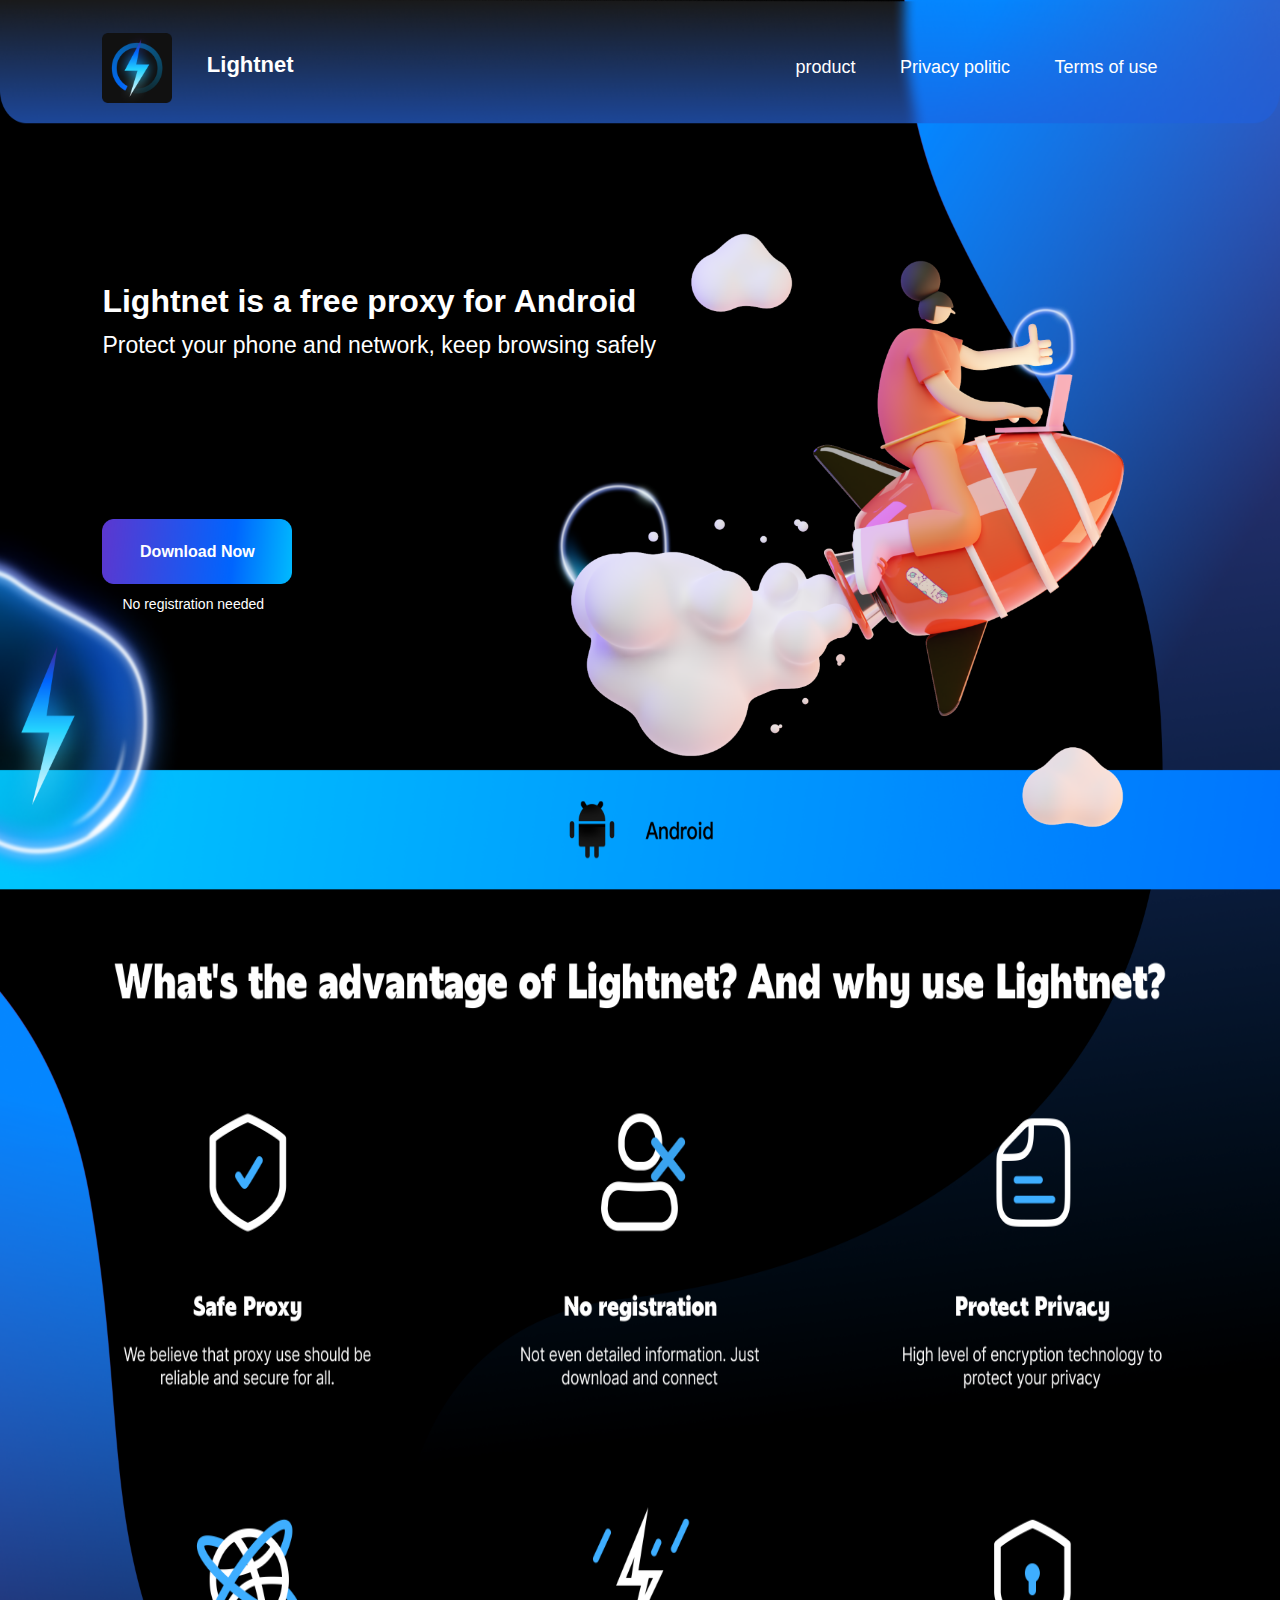
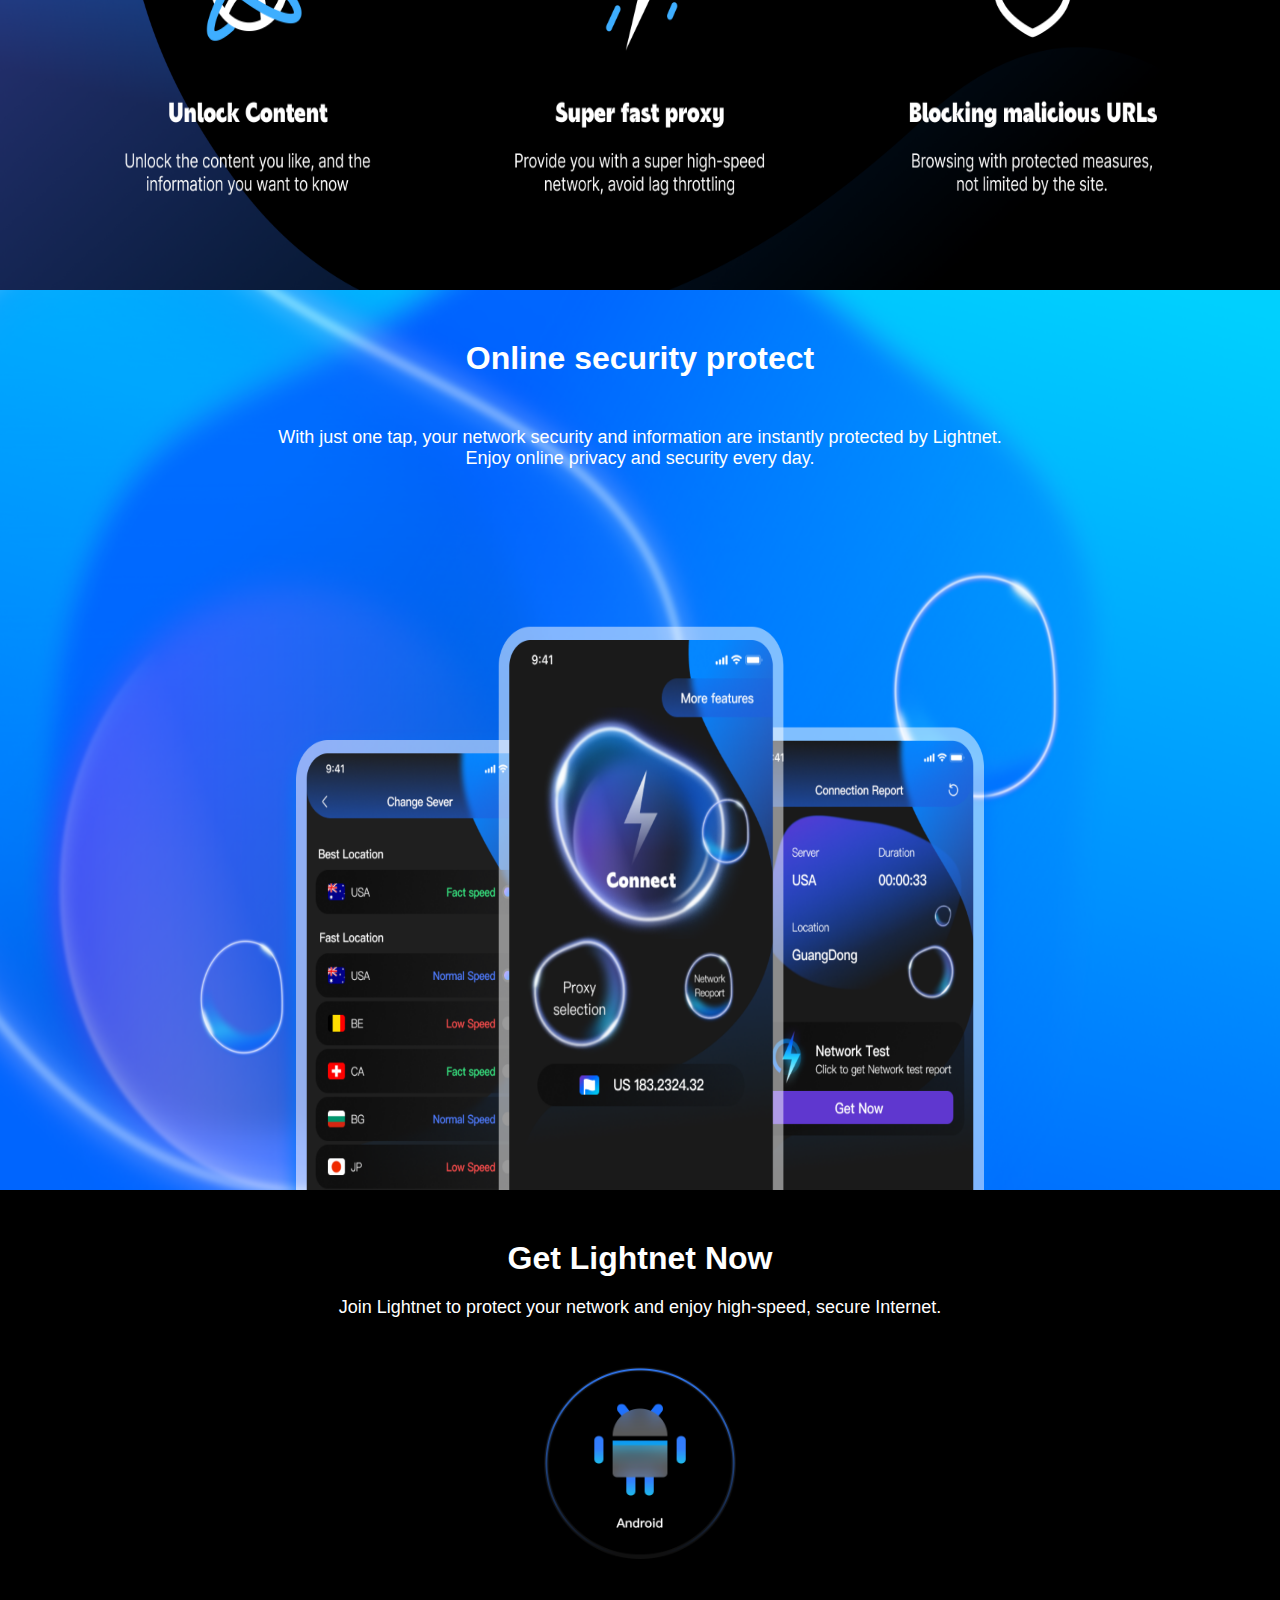
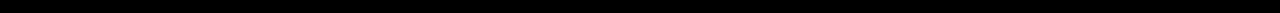
==== index.html @ 6b9ce356 "Add files via upload" ====
<!DOCTYPE html>
<html>

<head>
    <title>Lightnet</title>
    <meta charset="utf-8">
    <meta http-equiv="X-UA-Compatible" content="IE=edge,chrome=1">
    <meta name="viewport" content="width=device-width, initial-scale=1, maximum-scale=1, user-scalable=no">
    <link rel="icon" type="image/x-icon" href="img/logo_rc_96.png">
    <link type="text/css" rel="stylesheet" href="index.css" />
</head>

<body class="main">
    <div class="header">
        <div class="headerleft">
            <img src="./img/logo_rc_96.png">
            <span>Lightnet</span>
        </div>
        <div class="headerright">
            <a>product</a>
            <a href="./privacy.html">Privacy politic</a>
            <a href="./term.html">Terms of use</a>
        </div>
    </div>
    <div class="content1">
        <div class="con1top">
            <h1>Lightnet is a free proxy for Android</h1>
            <p>Protect your phone and network, keep browsing safely</p>
        </div>
        <div class="con1bot">
            <p><a>Download Now</a></p>
            <span>No registration needed</span>
        </div>
    </div>
    <div class="content2">
        <div class="con2img">
            <img src="./img/4-lightnet.png">
        </div>
    </div>
    <div class="content3">
        <div>
            <h1>Online security protect</h1>
            <p>With just one tap, your network security and information are instantly protected by Lightnet.</p>
            <p>Enjoy online privacy and security every day.</p>
        </div>
    </div>
    <div class="content4">
        <h1>Get Lightnet Now</h1>
        <p>Join Lightnet to protect your network and enjoy high-speed, secure Internet.</p>
        <div>
            <img src="./img/Group 18.png">
        </div>
    </div>
</body>
</html>
---- index.css ----
@charset "utf-8";
    /* CSS Document */
    
    * {
        margin: 0;
        padding: 0;
    }
    
    html,
    body {
        /* font-size: 62.5%; */
        color: #000;
        font-family: Helvetica Neue, PingFang SC, Microsoft YaHei, Helvetica, Arial, sans-serif;
        height: 100%;
        /* overflow: hidden; */
    }
	
    a {
        text-decoration: none;
		color: #000;
    }
    
    a:hover {
        text-decoration: underline;
    }
    
    ul,
    li {
        list-style: none;
    }
    
    .main{
        background: url("./img/background.png") 0 0 no-repeat;
        background-size: 100% 210%;
        background-color: black;
        color: white;
    }

    .header {
        height: 15%;
		padding: 0 8%;
        display: flex;
        justify-content: space-between;
        align-items: center
    }
    .headerleft img{
        width: 70px;
        vertical-align: middle;
    }
    .headerleft span{
        font-weight: bold;
        font-size: 22px;
        padding-left: 30px;
    }
    .headerright a{
        color: white;
        font-size: 18px;
        margin: 0 20px;
    }

    .content1{
        box-sizing: border-box;
        height: 85%;
        display: flex;
        flex-direction: column;
        justify-content: space-evenly;
        padding: 0 8%;
        padding-bottom: 10%;
        background: url("./img/banner_figure.png") right no-repeat,url("./img/3-android.png") bottom no-repeat;
        background-size: auto 90%,100% 50%;
    }
    .con1top p{
        font-size: 23px;
        line-height: 50px;
    }
    .con1bot a{
        text-align: center;
        width: 190px;
        line-height: 65px;
        font-weight: bold;
        display: block;
        color: white;
        height: 65px;
        background: url("./img/download_background.png") 0 0 no-repeat;
        background-size: 100% 100%;
    }
    .con1bot span{
        font-size: 14px;
        padding-left: 20px;
        line-height: 40px;
    }

    .content2{
        height: 110%;
    }
    .con2img{
        height: calc( 100% - 100px);
        padding: 50px 8%;
    }
    .con2img img{
        width: 100%;
        height: 100%;
    }

    .content3{
        width: 100%;
        height: 100%;
    }
    .content3 div{
        height: 100%;
        text-align: center;
        background: url("./img/onlien_protect.png") 0 0 no-repeat;
        background-size: 100% 100%;
    }
    .content3 h1{
        padding: 50px 0px;
    }
    .content3 p{
        font-size: 18px;
    }
	
    .content4{
        padding: 50px 0px;
        text-align: center;
    }
    .content4 p {
        font-size: 18px;
        line-height: 60px;
        padding-bottom: 30px;
    }
    .content4 div{
        margin: auto;
        width: 15%;
    }
    .content4 img{
        width: 100%;
    }

    /* body.privacy-body {
        overflow: auto;
		background: url(img/img_phone.png);
		background-repeat: no-repeat;
		background-position: center;
		background-size: cover;
    }
     */
    .privacy {
        padding: 3rem 3rem;
        color: #000;
    }
    
    .privacy h1 {
        text-align: center;
        font-size: 2rem;
        line-height: 3rem;
        margin-bottom: 2rem;
    }
    
    .privacy p {
        font-size: 1.1rem;
        line-height: 2rem;
        margin-top: 1rem;
    }
    
    .privacy li {
        margin-top: 2rem;
    }
    
    .privacy h3 {
        font-size: 2.4rem;
        line-height: 3rem;
        margin: 3rem 0 1rem;
    }
    
    .privacy h4 {
        font-size: 1.5rem;
        line-height: 2rem;
        margin: 2rem 0 1rem;
    }
    
    .privacy a {
        color: #000;
        font-weight: bold;
        text-decoration: underline;
    }
    
    .privacy a:hover {
        text-decoration: none;
    }
	.privacy .bold{
		font-weight: bold;
	}
	/* @media screen and (max-width: 1680px){
	  .contact{
		  margin-left: -300px;
	  }
	} */
	@media screen and (max-width: 960px){
		.privacy {
		    padding: 1rem 2rem;
		    color: #000;
		}
		.privacy h1 {
		    font-size: 2rem;
		    line-height: 3rem;
		}
		.privacy p {
		    font-size: 1rem;
		    line-height: 2rem;
		    margin-top: 1rem;
		}
	}
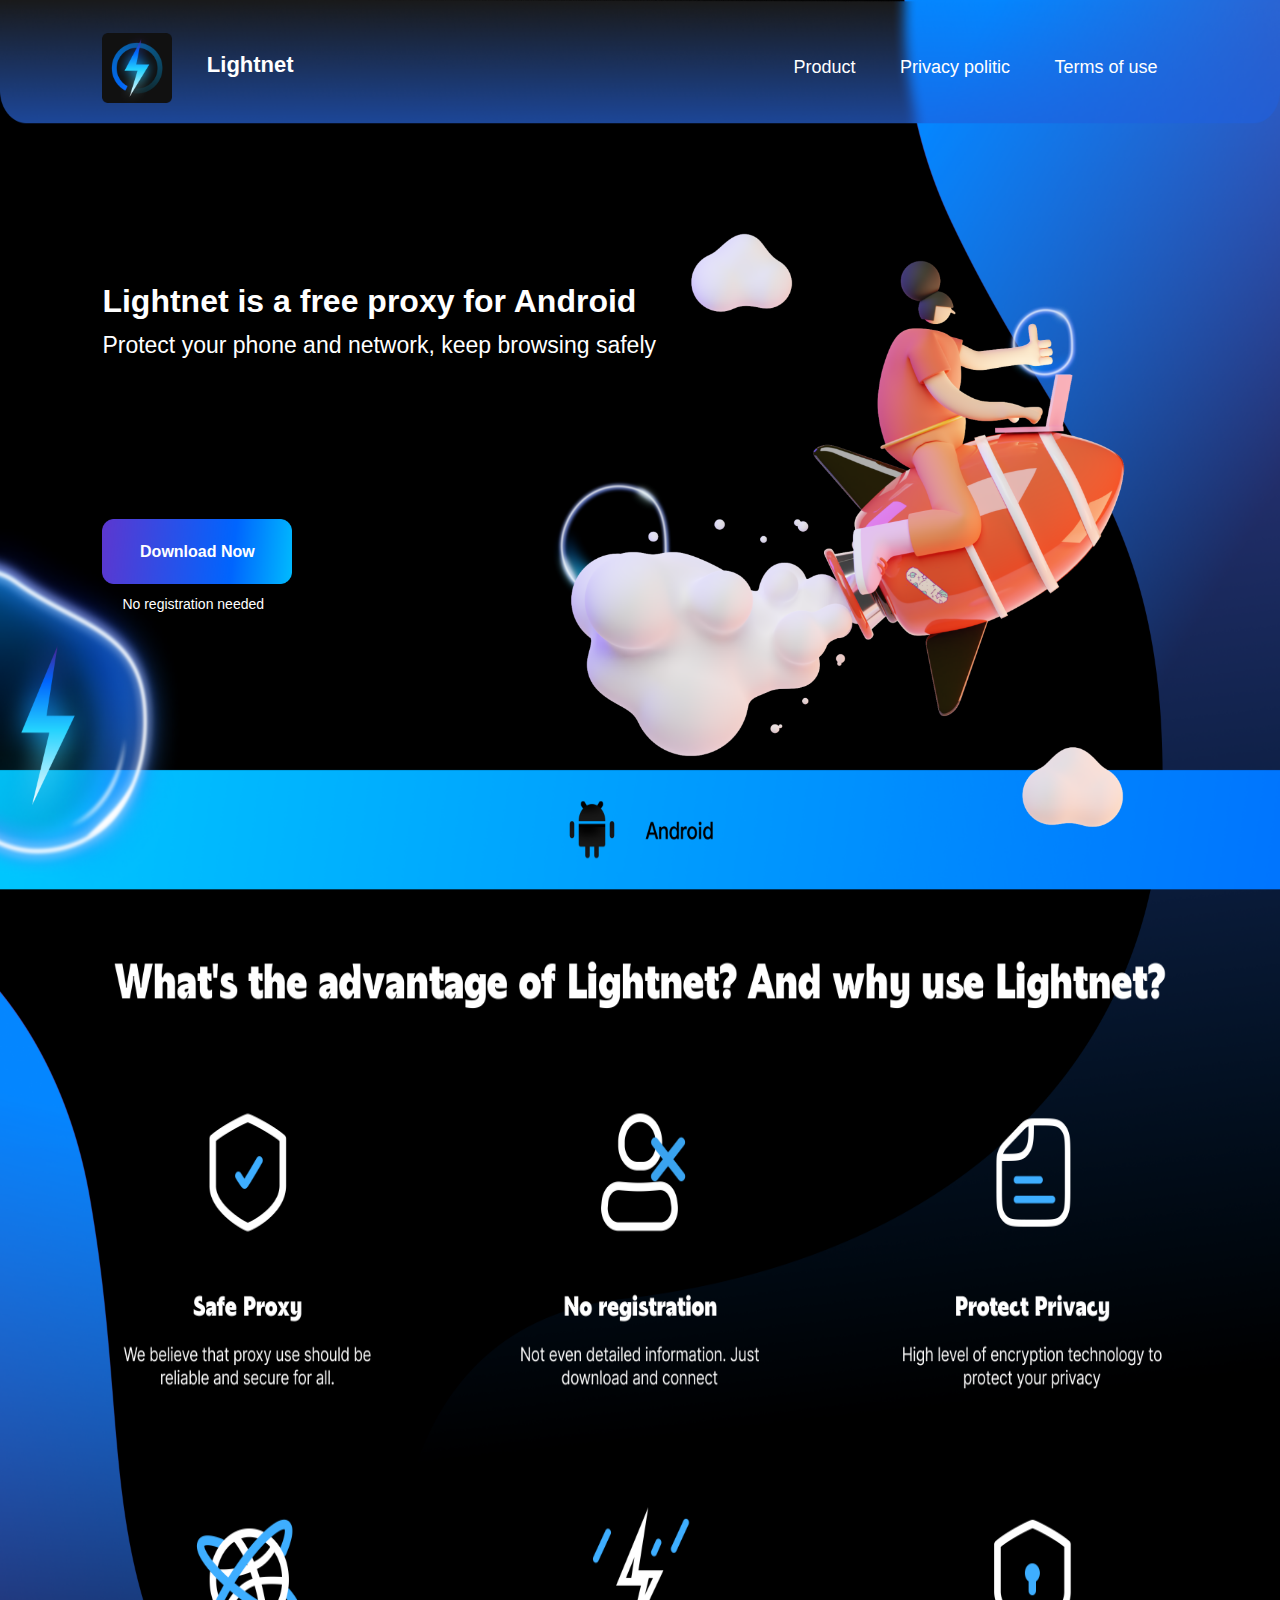
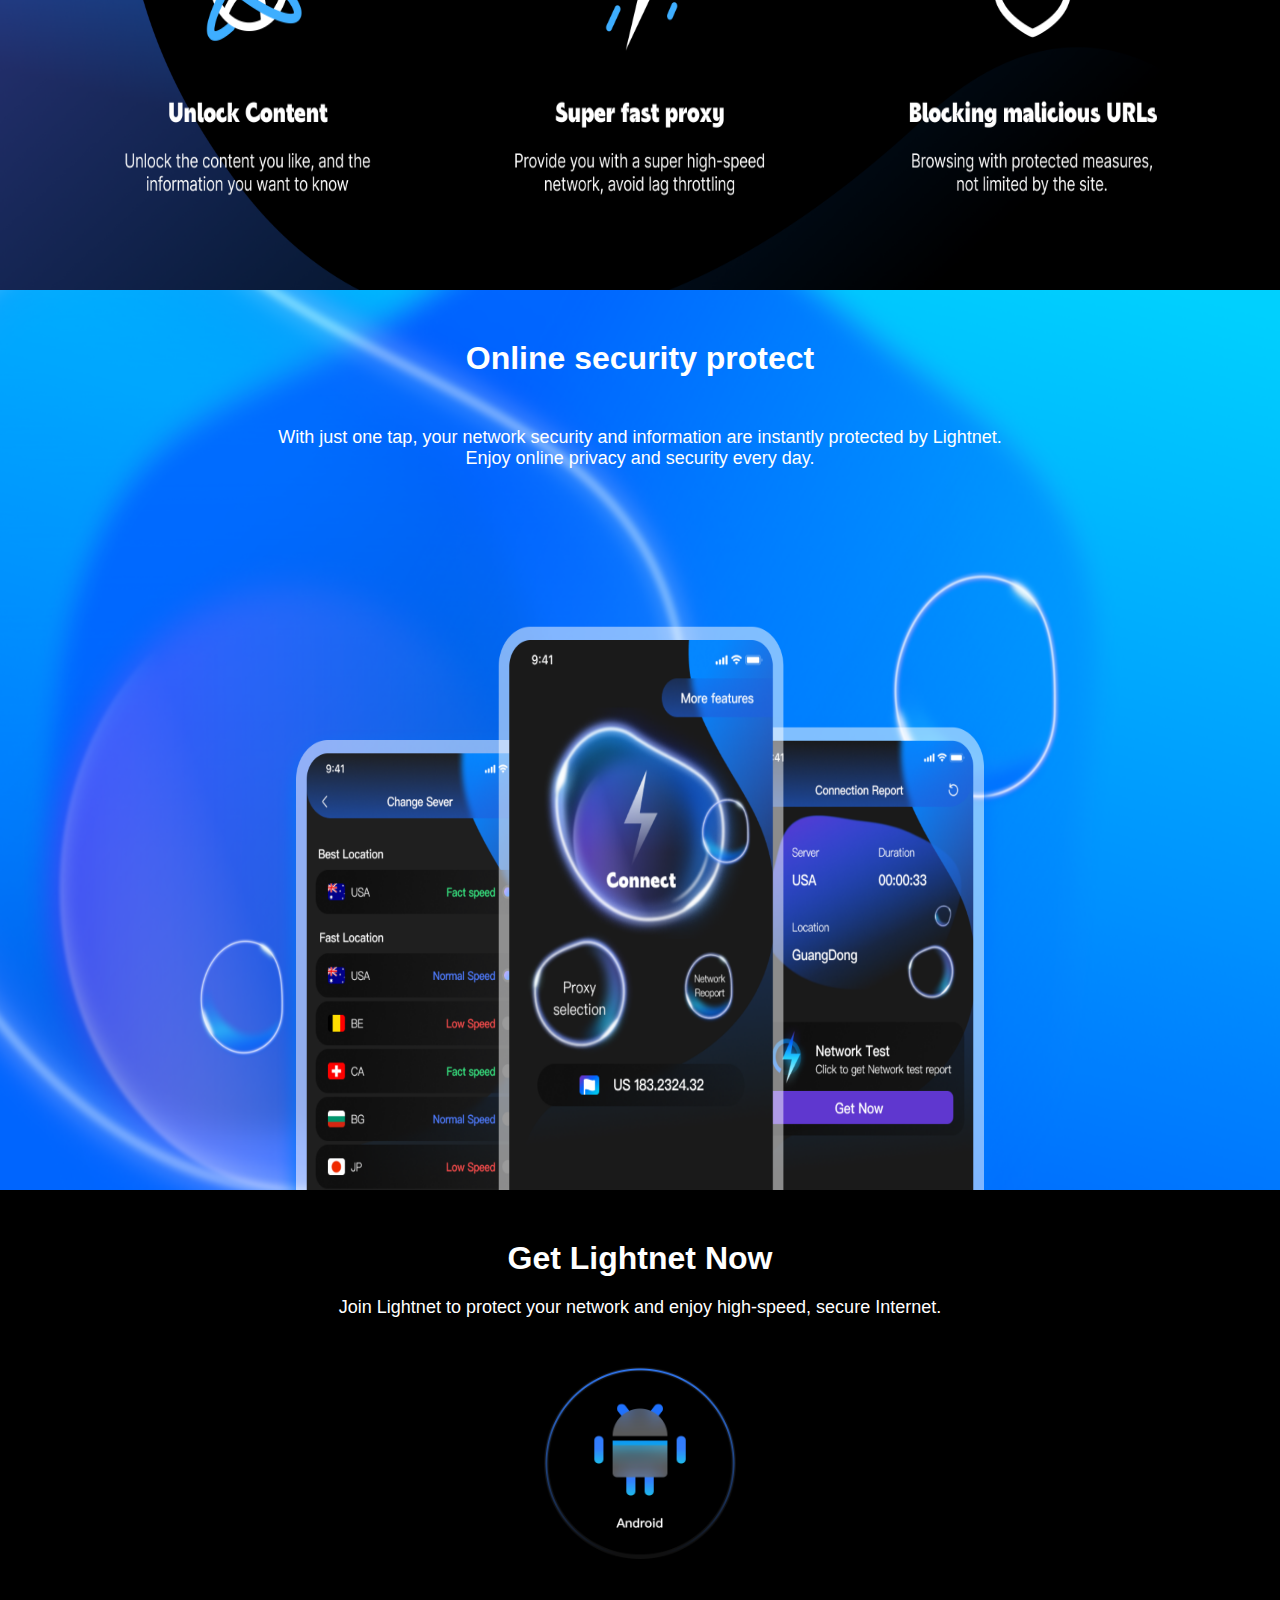
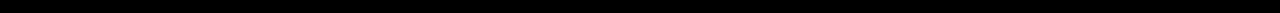
==== commit 10f3bbfb: "Update index.html" ====
--- a/index.html
+++ b/index.html
@@ -17,7 +17,7 @@
             <span>Lightnet</span>
         </div>
         <div class="headerright">
-            <a>product</a>
+            <a>Product</a>
             <a href="./privacy.html">Privacy politic</a>
             <a href="./term.html">Terms of use</a>
         </div>
@@ -52,4 +52,4 @@
         </div>
     </div>
 </body>
-</html>+</html>
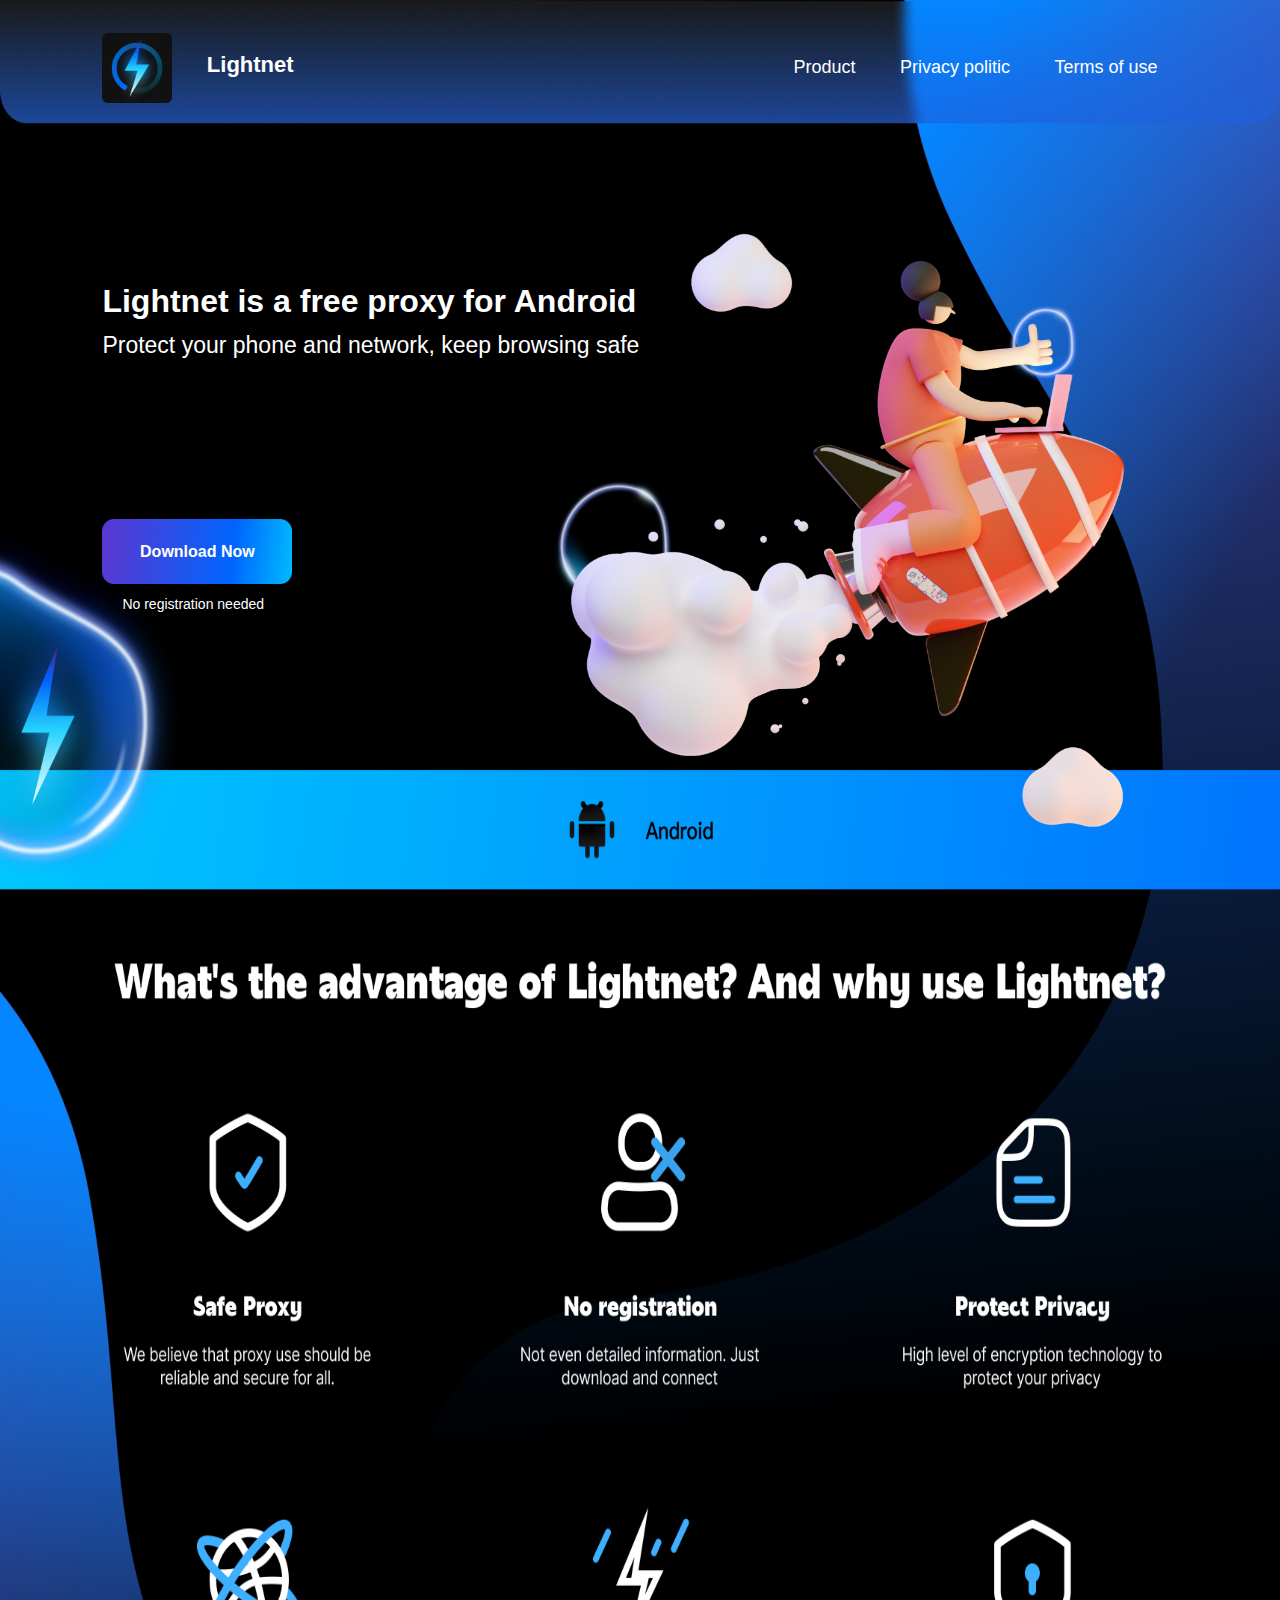
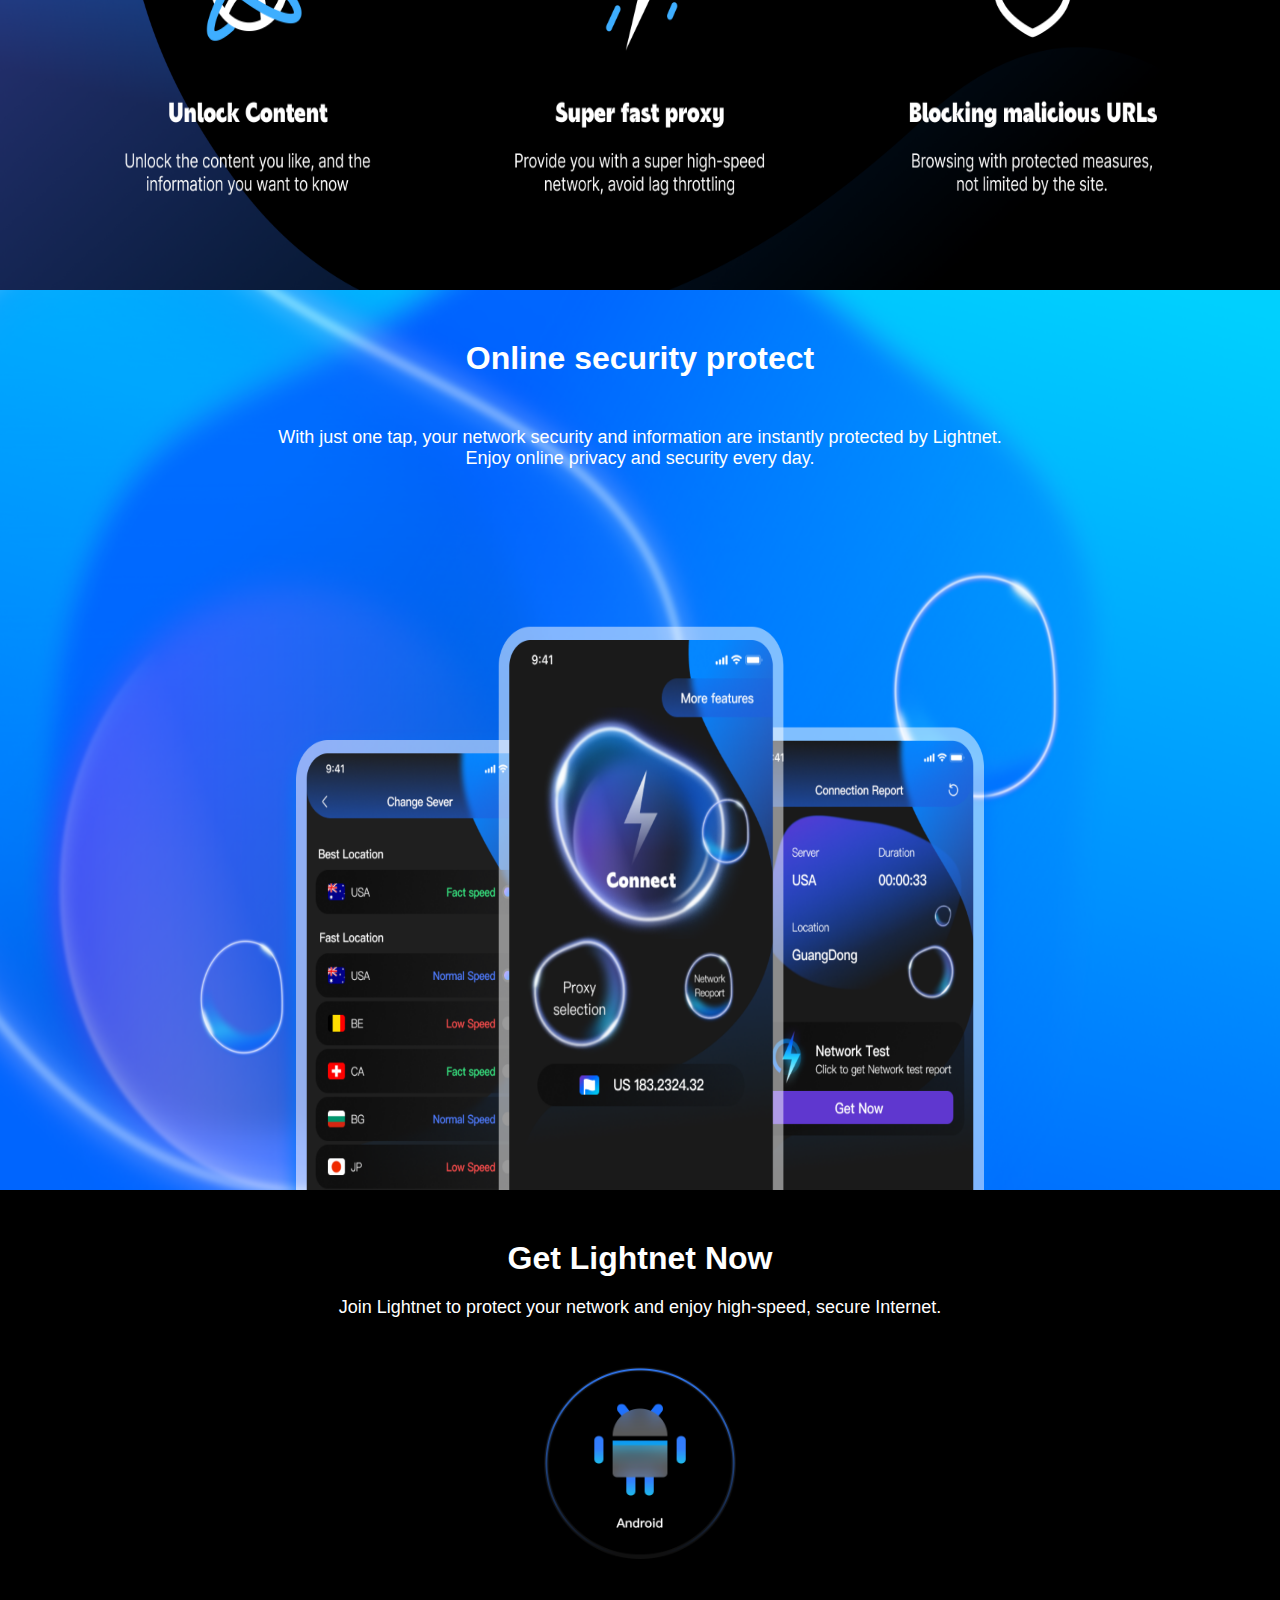
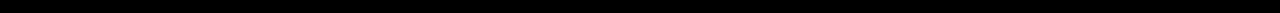
==== commit bb2f5fae: "Update index.html" ====
--- a/index.html
+++ b/index.html
@@ -25,7 +25,7 @@
     <div class="content1">
         <div class="con1top">
             <h1>Lightnet is a free proxy for Android</h1>
-            <p>Protect your phone and network, keep browsing safely</p>
+            <p>Protect your phone and network, keep browsing safe</p>
         </div>
         <div class="con1bot">
             <p><a>Download Now</a></p>
